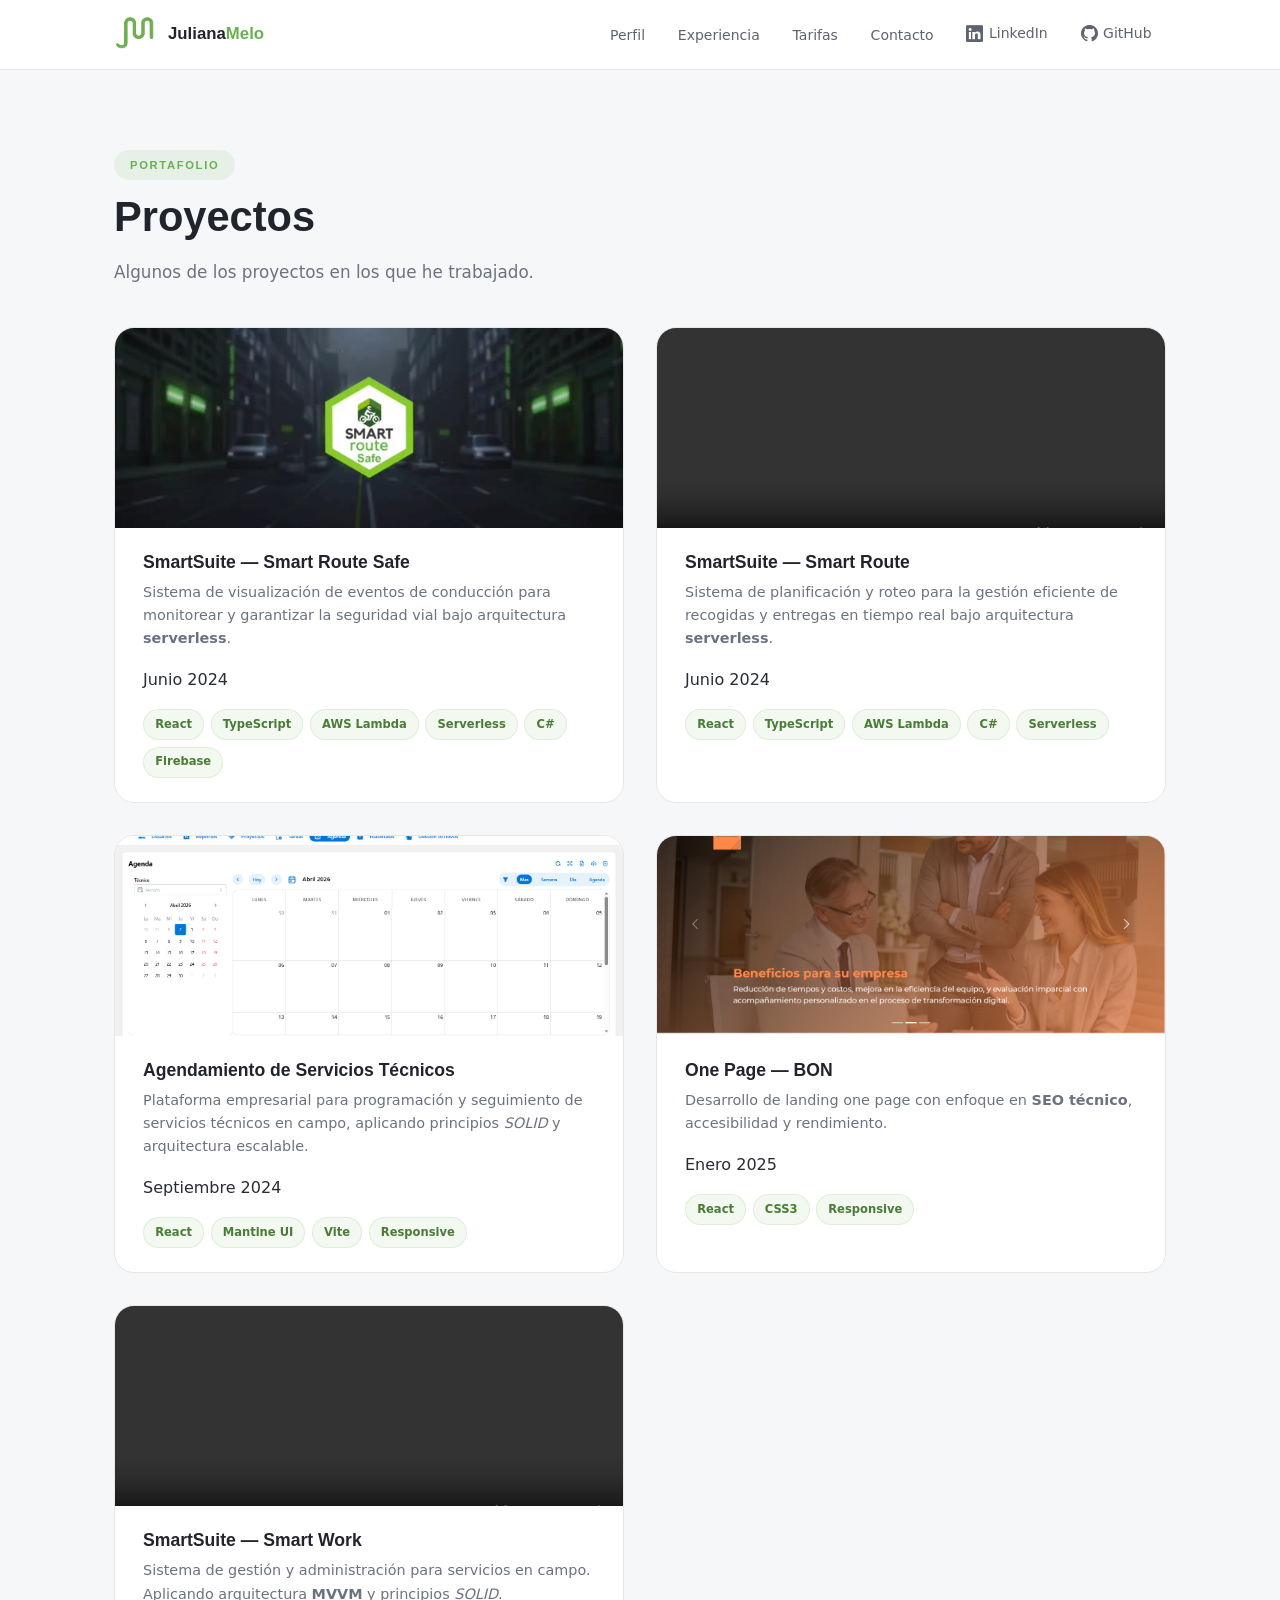
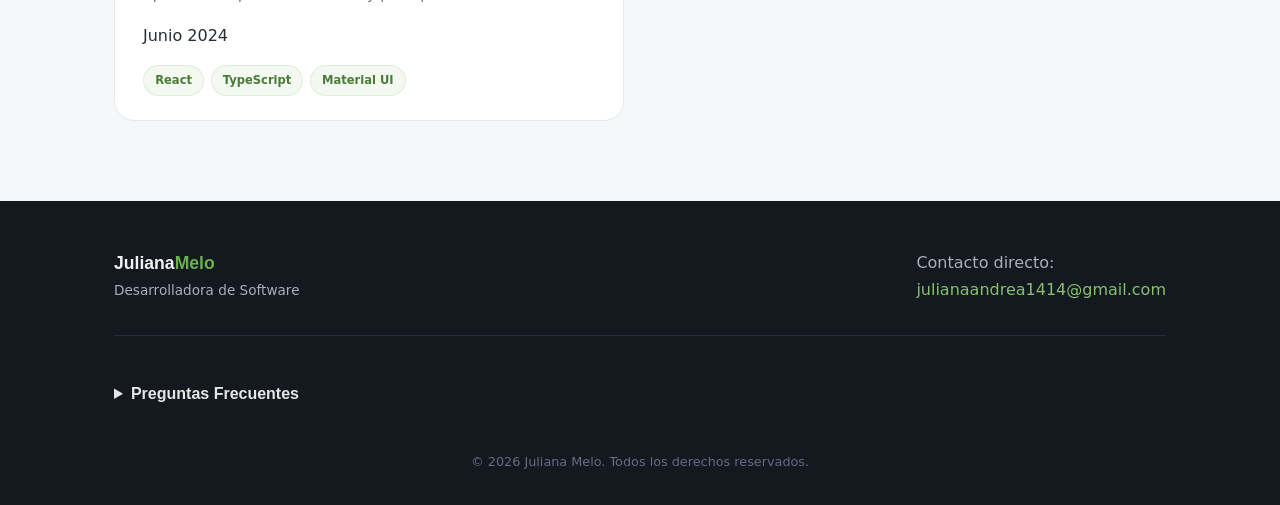
==== pages/projects.html @ a3eb644f "Portafolio inicial - Arquitectura web y SEO semantico" ====
<!DOCTYPE html>
<html lang="es">

<head>
    <meta charset="UTF-8">
    <meta name="viewport" content="width=device-width, initial-scale=1.0">

    <title>Proyectos | Juliana Melo - Desarrollo de Software</title>

    <meta name="description"
        content="Portafolio profesional de proyectos desarrollados por Juliana Melo, incluyendo sistemas de optimización de rutas, plataformas de agendamiento técnico y aplicaciones empresariales escalables construidas con React, TypeScript, .NET y AWS." />

    <meta name="author" content="Juliana Melo">
    <meta name="copyright" content="© 2026 Juliana Melo. Todos los derechos reservados.">

    <!-- Open Graph -->
    <meta property="og:type" content="website">
    <meta property="og:title" content="Proyectos | Juliana Melo">
    <meta property="og:description"
        content="Conoce los proyectos desarrollados por Juliana Melo utilizando tecnologías modernas y arquitectura escalable.">
    <meta property="og:image" content="../img/proyecto-1.jpg">

    <link rel="stylesheet" href="https://cdn.jsdelivr.net/npm/bootstrap-icons@1.11.3/font/bootstrap-icons.min.css">


    <link rel="icon" type="image/png" href="../img/logo-jm-6-verde-sin-fondo.png">
    <link rel="stylesheet" href="../css/styles.css">
</head>

<body>

    <!-- HEADER -->
    <header class="site-header">
        <div class="header-inner">

            <a href="../index.html#inicio" class="header-logo">
                <img src="../img/logo-jm-8-verde-sin-fondo.png" alt="Logotipo Juliana Melo">
                <span class="header-logo-text">Juliana<span>Melo</span></span>
            </a>

            <h1 style="display:none;">Proyectos de Juliana Melo</h1>

            <nav>
                <ul>
                    <li><a href="../index.html#perfil">Perfil</a></li>
                    <li><a href="../index.html#experiencia">Experiencia</a></li>
                    <li><a href="../index.html#tarifas">Tarifas</a></li>
                    <li><a href="../index.html#contacto">Contacto</a></li>
                    <li>
                        <a href="https://www.linkedin.com/in/juliana-andrea-melo-guerrero-92426029b" target="_blank"
                            rel="noopener" class="nav-icon-link">
                            <i class="bi bi-linkedin"></i> LinkedIn
                        </a>
                    </li>
                    <li>
                        <a href="https://www.github.com/mxgjuliana" target="_blank" rel="noopener"
                            class="nav-icon-link">
                            <i class="bi bi-github"></i> GitHub
                        </a>
                    </li>
                </ul>
            </nav>

        </div>
    </header>


    <main>
        <section class="section-proyectos">
            <div class="section-inner">

                <span class="section-tag">Portafolio</span>
                <h2 class="section-title">Proyectos</h2>
                <p class="section-subtitle">
                    Algunos de los proyectos en los que he trabajado.
                </p>

                <div class="proyectos-grid">
                    <article class="proyecto-card">
                        <figure class="proyecto-img">
                            <img src="../img/proyecto-smartroutesafe.jpg"
                                alt="Captura del sistema de logo de Smart Route Safe" loading="lazy">

                            <figcaption>
                                Demostración del sistema Smart Route Safe mostrando logo de la aplicación.
                            </figcaption>
                        </figure>

                        <div class="proyecto-info">
                            <h3>SmartSuite — Smart Route Safe</h3>
                            <p>
                                Sistema de visualización de eventos de conducción para monitorear y garantizar la
                                seguridad vial bajo arquitectura <strong>serverless</strong>.
                            </p>

                            <time datetime="2024-06">Junio 2024</time>
                            <div class="proyecto-tags">
                                <span>React</span>
                                <span>TypeScript</span>
                                <span>AWS Lambda</span>
                                <span>Serverless</span>
                                <span>C#</span>
                                <span>Firebase</span>
                            </div>
                        </div>
                    </article>

                    <article class="proyecto-card">
                        <figure class="proyecto-img">
                            <video muted controls preload="metadata" width="100%">
                                <source src="../media/proyecto-smartroute.mp4" type="video/mp4">
                                Tu navegador no soporta el elemento de video.
                            </video>

                            <figcaption>
                                Demostración del sistema Smart Route mostrando optimización de rutas en tiempo real.
                            </figcaption>
                        </figure>

                        <div class="proyecto-info">
                            <h3>SmartSuite — Smart Route</h3>
                            <p>
                                Sistema de planificación y roteo para la gestión eficiente de recogidas y entregas
                                en tiempo real bajo arquitectura <strong>serverless</strong>.
                            </p>
                            <time datetime="2024-06">Junio 2024</time>
                            <div class="proyecto-tags">
                                <span>React</span>
                                <span>TypeScript</span>
                                <span>AWS Lambda</span>
                                <span>C#</span>
                                <span>Serverless</span>
                            </div>
                        </div>
                    </article>

                    <article class="proyecto-card">
                        <figure class="proyecto-img">
                            <img src="../img/proyecto-mantenimiento.PNG"
                                alt="Captura del sistema de Agendamiento de Servicios Técnicos" loading="lazy">
                            <figcaption>
                                Plataforma integral de gestión técnica.
                            </figcaption>
                        </figure>

                        <div class="proyecto-info">
                            <h3>Agendamiento de Servicios Técnicos</h3>
                            <p>
                                Plataforma empresarial para programación y seguimiento de servicios técnicos en campo,
                                aplicando principios <em>SOLID</em> y arquitectura escalable.
                            </p>

                            <time datetime="2024-09">Septiembre 2024</time>

                            <div class="proyecto-tags">
                                <span>React</span>
                                <span>Mantine UI</span>
                                <span>Vite</span>
                                <span>Responsive</span>
                            </div>
                        </div>

                    </article>

                    <article class="proyecto-card">
                        <figure class="proyecto-img">
                            <img src="../img/proyecto-bon.PNG"
                                alt="Captura de la landing page BON desarrollada en React" loading="lazy">
                            <figcaption>
                                Landing corporativa moderna y responsiva.
                            </figcaption>
                        </figure>

                        <div class="proyecto-info">
                            <h3>One Page — BON</h3>
                            <p>
                                Desarrollo de landing one page con enfoque en <strong>SEO técnico</strong>,
                                accesibilidad y rendimiento.
                            </p>

                            <time datetime="2025-01">Enero 2025</time>

                            <div class="proyecto-tags">
                                <span>React</span>
                                <span>CSS3</span>
                                <span>Responsive</span>
                            </div>
                        </div>
                    </article>

                    <article class="proyecto-card">
                        <figure class="proyecto-img">
                            <video muted controls preload="metadata" width="100%">
                                <source src="../media/proyecto-smarwork.mp4" type="video/mp4">
                                Tu navegador no soporta el elemento de video.
                            </video>

                            <figcaption>
                                Demostración del sistema SmartWork mostrando administración de zonas para servicios en
                                campo.
                            </figcaption>
                        </figure>

                        <div class="proyecto-info">
                            <h3>SmartSuite — Smart Work</h3>
                            <p>
                                Sistema de gestión y administración para servicios en campo. Aplicando arquitectura
                                <strong>MVVM</strong> y principios <em>SOLID</em>.
                            </p>

                            <time datetime="2024-06">Junio 2024</time>

                            <div class="proyecto-tags">
                                <span>React</span>
                                <span>TypeScript</span>
                                <span>Material UI</span>
                            </div>
                        </div>

                    </article>

                </div>
            </div>
        </section>
    </main>

    <footer class="site-footer">
        <div class="footer-inner">

            <div class="footer-top">
                <div>
                    <p class="footer-brand">Juliana<span>Melo</span></p>
                    <p style="font-size: 0.85rem;">Desarrolladora de Software</p>
                </div>

                <div class="footer-contact">
                    <p>Contacto directo:</p>
                    <a href="mailto:julianaandrea1414@gmail.com">
                        julianaandrea1414@gmail.com
                    </a>
                </div>
            </div>

            <details>
                <summary>Preguntas Frecuentes</summary>
                <div class="faq-content">
                    <p><strong>¿Se pueden personalizar los proyectos?</strong> — Sí, según requerimientos.</p>
                </div>
            </details>

            <p class="footer-copy">
                © 2026 Juliana Melo. Todos los derechos reservados.
            </p>

        </div>
    </footer>
</body>
</html>
---- css/styles.css ----
/* ============================================
   PORTAFOLIO — Juliana Melo
   ============================================ */

/* ---------- GLOBALS ---------- */
*,
*::before,
*::after {
    margin: 0;
    padding: 0;
    box-sizing: border-box;
}

html {
    scroll-behavior: smooth;
    scroll-padding-top: 80px;
}

body {
    font-family: 'Inter', system-ui, sans-serif;
    color: hsl(220 15% 18%);
    background: hsl(0 0% 100%);
    line-height: 1.7;
    overflow-x: hidden;
}

h1,
h2,
h3,
h4 {
    font-family: 'Sora', 'Inter', sans-serif;
    line-height: 1.2;
}

img {
    max-width: 100%;
    height: auto;
    display: block;
}

a {
    text-decoration: none;
    color: inherit;
    transition: color 0.25s;
}

ul {
    list-style: none;
}

/* ---------- UTILITIES ---------- */
.section-inner {
    max-width: 1100px;
    margin: 0 auto;
    padding: 0 1.5rem;
}

.section-tag {
    display: inline-block;
    font-family: 'Sora', sans-serif;
    font-size: 0.7rem;
    font-weight: 700;
    letter-spacing: 0.15em;
    text-transform: uppercase;
    color: hsl(104 39% 50%);
    background: hsl(104 39% 50% / 0.1);
    padding: 0.35rem 1rem;
    border-radius: 100px;
    margin-bottom: 0.75rem;
}

.section-title {
    font-size: clamp(1.8rem, 4vw, 2.6rem);
    font-weight: 800;
    color: hsl(220 15% 15%);
    margin-bottom: 1rem;
}

.section-subtitle {
    font-size: 1.05rem;
    color: hsl(220 9% 46%);
    max-width: 600px;
}

/* ---------- HEADER / HERO ---------- */
.site-header {
    position: sticky;
    top: 0;
    z-index: 100;
    background: hsl(0 0% 100% / 0.85);
    backdrop-filter: blur(16px);
    -webkit-backdrop-filter: blur(16px);
    border-bottom: 1px solid hsl(220 13% 91%);
    transition: box-shadow 0.3s;
}

.site-header.scrolled {
    box-shadow: 0 2px 24px hsl(220 20% 10% / 0.06);
}

.header-inner {
    max-width: 1100px;
    margin: 0 auto;
    padding: 0.75rem 1.5rem;
    display: flex;
    align-items: center;
    justify-content: space-between;
    gap: 1.5rem;
}

.header-inner h1 {
    display: none;
}

.header-logo {
    display: flex;
    align-items: center;
    gap: 0.75rem;
}

.header-logo img {
    width: 42px;
    height: 42px;
    object-fit: contain;
}

.header-logo-text {
    font-family: 'Sora', sans-serif;
    font-weight: 700;
    font-size: 1.05rem;
    color: hsl(220 15% 15%);
}

.header-logo-text span {
    color: hsl(104 39% 50%);
}

.site-header h1 {
    position: absolute;
    width: 1px;
    height: 1px;
    overflow: hidden;
    clip: rect(0, 0, 0, 0);
}

.site-header nav ul {
    display: flex;
    align-items: center;
    gap: 0.25rem;
}

.site-header nav a {
    font-size: 0.875rem;
    font-weight: 500;
    padding: 0.5rem 0.9rem;
    border-radius: 8px;
    color: hsl(220 9% 40%);
    transition: all 0.25s;
}

.site-header nav a:hover {
    color: hsl(104 39% 42%);
    background: hsl(104 39% 50% / 0.07);
}

.nav-icon-link {
    display: inline-flex;
    align-items: center;
    gap: 0.35rem;
}

.nav-icon-link i {
    font-size: 1.05rem;
}

/* Mobile menu toggle */
.menu-toggle {
    display: none;
    background: none;
    border: none;
    cursor: pointer;
    font-size: 1.5rem;
    color: hsl(220 15% 25%);
    padding: 0.25rem;
}

/* ---------- HERO BANNER ---------- */
.hero-banner {
    background: linear-gradient(160deg, hsl(104 39% 50% / 0.06) 0%, hsl(104 50% 96%) 40%, hsl(0 0% 100%) 100%);
    padding: 5rem 1.5rem 4rem;
    text-align: center;
}

.hero-banner .hero-inner {
    max-width: 700px;
    margin: 0 auto;
}

.hero-badge {
    display: inline-flex;
    align-items: center;
    gap: 0.5rem;
    font-size: 0.8rem;
    font-weight: 600;
    color: hsl(104 39% 38%);
    background: hsl(104 39% 50% / 0.12);
    padding: 0.4rem 1.1rem;
    border-radius: 100px;
    margin-bottom: 1.5rem;
}

.hero-badge i {
    font-size: 0.75rem;
}

.hero-title {
    font-size: clamp(2.2rem, 5vw, 3.4rem);
    font-weight: 800;
    color: hsl(220 15% 12%);
    margin-bottom: 1rem;
    letter-spacing: -0.02em;
}

.hero-title .highlight {
    background: linear-gradient(135deg, hsl(104 39% 50%), hsl(104 55% 40%));
    -webkit-background-clip: text;
    -webkit-text-fill-color: transparent;
    background-clip: text;
}

.hero-desc {
    font-size: 1.1rem;
    color: hsl(220 9% 42%);
    margin-bottom: 2rem;
    line-height: 1.75;
}

.hero-cta-group {
    display: flex;
    gap: 0.75rem;
    justify-content: center;
    flex-wrap: wrap;
}

.btn {
    display: inline-flex;
    align-items: center;
    gap: 0.5rem;
    font-family: 'Sora', sans-serif;
    font-size: 0.9rem;
    font-weight: 600;
    padding: 0.8rem 1.8rem;
    border-radius: 12px;
    border: none;
    cursor: pointer;
    transition: all 0.3s;
}

.btn-primary {
    background: hsl(104 39% 50%);
    color: #fff;
    box-shadow: 0 4px 16px hsl(104 39% 50% / 0.3);
}

.btn-primary:hover {
    background: hsl(104 39% 42%);
    box-shadow: 0 6px 24px hsl(104 39% 50% / 0.4);
    transform: translateY(-1px);
}

.btn-outline {
    background: transparent;
    color: hsl(220 15% 25%);
    border: 1.5px solid hsl(220 13% 86%);
}

.btn-outline:hover {
    border-color: hsl(104 39% 50%);
    color: hsl(104 39% 42%);
    background: hsl(104 39% 50% / 0.04);
}

/* ---------- SECTION: PERFIL ---------- */
.section-perfil {
    padding: 5rem 0;
}

.perfil-grid {
    display: grid;
    grid-template-columns: 280px 1fr;
    gap: 3rem;
    align-items: start;
    margin-top: 2.5rem;
}

.perfil-photo-card {
    background: hsl(0 0% 100%);
    border-radius: 20px;
    padding: 1.25rem;
    box-shadow: 0 8px 40px hsl(220 20% 10% / 0.07);
    border: 1px solid hsl(220 13% 93%);
    position: relative;
}

.perfil-photo-card::before {
    content: '';
    position: absolute;
    top: -3px;
    left: -3px;
    right: -3px;
    bottom: -3px;
    border-radius: 22px;
    background: linear-gradient(135deg, hsl(104 39% 50%), hsl(104 55% 65%), hsl(104 39% 50%));
    z-index: -1;
}

.perfil-photo-card figure img {
    width: 100%;
    border-radius: 14px;
    aspect-ratio: 3/4;
    object-fit: cover;
}

.perfil-photo-card figcaption {
    text-align: center;
    font-size: 0.8rem;
    color: hsl(220 9% 50%);
    margin-top: 0.75rem;
    font-style: italic;
}

.perfil-text p {
    font-size: 1.05rem;
    color: hsl(220 10% 32%);
    margin-bottom: 1.25rem;
}

.perfil-text strong {
    color: hsl(220 15% 18%);
}

.perfil-text abbr {
    text-decoration: underline dotted hsl(104 39% 50%);
    cursor: help;
}

.perfil-tags {
    display: flex;
    flex-wrap: wrap;
    gap: 0.5rem;
    margin-top: 1.5rem;
}

.perfil-tags span {
    display: inline-block;
    font-size: 0.78rem;
    font-weight: 500;
    padding: 0.35rem 0.85rem;
    border-radius: 100px;
    background: hsl(104 39% 50% / 0.08);
    color: hsl(104 39% 35%);
    border: 1px solid hsl(104 39% 50% / 0.15);
}

/* ---------- SECTION: EXPERIENCIA ---------- */
.section-experiencia {
    background: hsl(220 14% 97%);
    padding: 5rem 0;
}

.timeline {
    margin-top: 2.5rem;
    position: relative;
    padding-left: 2.5rem;
}

.timeline::before {
    content: '';
    position: absolute;
    left: 0;
    top: 0;
    bottom: 0;
    width: 3px;
    background: linear-gradient(to bottom, hsl(104 39% 50%), hsl(104 39% 50% / 0.15));
    border-radius: 4px;
}

.timeline-item {
    position: relative;
    margin-bottom: 2.5rem;
    background: hsl(0 0% 100%);
    border-radius: 16px;
    padding: 1.75rem 2rem;
    box-shadow: 0 4px 20px hsl(220 20% 10% / 0.04);
    border: 1px solid hsl(220 13% 93%);
    transition: transform 0.3s, box-shadow 0.3s;
}

.timeline-item:hover {
    transform: translateX(4px);
    box-shadow: 0 8px 32px hsl(220 20% 10% / 0.08);
}

.timeline-item::before {
    content: '';
    position: absolute;
    left: -2.5rem;
    top: 2rem;
    width: 13px;
    height: 13px;
    background: hsl(104 39% 50%);
    border: 3px solid hsl(0 0% 100%);
    border-radius: 50%;
    box-shadow: 0 0 0 3px hsl(104 39% 50% / 0.2);
    transform: translateX(-5px);
}

.timeline-item h3 {
    font-size: 1.2rem;
    font-weight: 700;
    color: hsl(220 15% 15%);
    margin-bottom: 0.25rem;
}

.timeline-meta {
    font-size: 0.85rem;
    color: hsl(220 9% 50%);
    margin-bottom: 0.75rem;
    display: flex;
    align-items: center;
    gap: 0.5rem;
    flex-wrap: wrap;
}

.timeline-meta strong {
    color: hsl(104 39% 42%);
}

.timeline-item>p {
    color: hsl(220 10% 35%);
    margin-bottom: 1rem;
}

.timeline-item ul {
    list-style: none;
    padding: 0;
}

.timeline-item ul li {
    position: relative;
    padding-left: 1.5rem;
    margin-bottom: 0.5rem;
    font-size: 0.95rem;
    color: hsl(220 10% 35%);
}

.timeline-item ul li::before {
    content: '';
    position: absolute;
    left: 0;
    top: 0.55rem;
    width: 7px;
    height: 7px;
    border-radius: 2px;
    background: hsl(104 39% 50%);
    transform: rotate(45deg);
}

.timeline-image {
    margin-top: 2rem;
    border-radius: 16px;
    overflow: hidden;
    box-shadow: 0 4px 20px hsl(220 20% 10% / 0.06);
}

.timeline-image img {
    width: 60%;
    height: auto;
    margin: 0 auto;
    border-radius: 16px;
}

.timeline-image figcaption {
    font-size: 0.8rem;
    color: hsl(220 9% 50%);
    text-align: center;
    margin-top: 0.5rem;
    font-style: italic;
}

.section-proyectos {
    background: hsl(220 14% 97%);
    padding: 5rem 0;
}

.proyectos-grid {
    display: grid;
    grid-template-columns: repeat(2, 1fr);
    gap: 2rem;
    margin-top: 2.5rem;
}

.proyecto-card {
    background: hsl(0 0% 100%);
    border: 1px solid hsl(220 13% 91%);
    border-radius: 20px;
    overflow: hidden;
    transition: all 0.3s;
}

.proyecto-card:hover {
    border-color: hsl(104 39% 50% / 0.3);
    box-shadow: 0 12px 40px hsl(104 39% 50% / 0.1);
    transform: translateY(-4px);
}

.proyecto-img {
    width: 100%;
    height: 200px;
    overflow: hidden;
    background: hsl(220 14% 93%);
}

.proyecto-img img {
    width: 100%;
    height: 100%;
    object-fit: cover;
    transition: transform 0.4s;
}

.proyecto-card:hover .proyecto-img img {
    transform: scale(1.05);
}

.proyecto-info {
    padding: 1.5rem 1.75rem;
}

.proyecto-info h3 {
    font-size: 1.1rem;
    font-weight: 700;
    color: hsl(220 15% 15%);
    margin-bottom: 0.5rem;
}

.proyecto-info p {
    font-size: 0.9rem;
    color: hsl(220 9% 46%);
    line-height: 1.6;
    margin-bottom: 1rem;
}

.proyecto-tags {
    display: flex;
    flex-wrap: wrap;
    gap: 0.4rem;
    margin-top: 1rem;
}

.proyecto-tags span {
    font-size: 0.72rem;
    font-weight: 600;
    padding: 0.3rem 0.7rem;
    border-radius: 100px;
    background: hsl(104 39% 50% / 0.08);
    color: hsl(104 39% 35%);
    border: 1px solid hsl(104 39% 50% / 0.15);
}

/* ---------- SECTION: TARIFAS ---------- */
.section-tarifas {
    padding: 5rem 0;
}

.tarifas-table-wrapper {
    margin-top: 2.5rem;
    border-radius: 16px;
    overflow: hidden;
    border: 1px solid hsl(220 13% 91%);
    box-shadow: 0 4px 24px hsl(220 20% 10% / 0.05);
}

.tarifas-table {
    width: 100%;
    border-collapse: collapse;
    font-size: 0.95rem;
}

.tarifas-table thead {
    background: linear-gradient(135deg, hsl(104 39% 50%), hsl(104 45% 42%));
}

.tarifas-table thead th {
    padding: 1rem 1.5rem;
    text-align: left;
    font-family: 'Sora', sans-serif;
    font-size: 0.85rem;
    font-weight: 700;
    color: #fff;
    letter-spacing: 0.04em;
    text-transform: uppercase;
}

.tarifas-table tbody tr {
    border-bottom: 1px solid hsl(220 13% 93%);
    transition: background 0.25s;
}

.tarifas-table tbody tr:last-child {
    border-bottom: none;
}

.tarifas-table tbody tr:hover {
    background: hsl(104 39% 50% / 0.04);
}

.tarifas-table td {
    padding: 1.1rem 1.5rem;
    color: hsl(220 10% 35%);
    vertical-align: middle;
}

.td-service {
    font-weight: 600;
    color: hsl(220 15% 18%);
}

.td-service-inner {
    display: flex;
    align-items: center;
    gap: 0.6rem;
}

.td-service-inner i {
    font-size: 1.2rem;
    color: hsl(104 39% 50%);
}

.badge-modalidad {
    display: inline-block;
    font-size: 0.75rem;
    font-weight: 600;
    padding: 0.3rem 0.75rem;
    border-radius: 100px;
    background: hsl(104 39% 50% / 0.1);
    color: hsl(104 39% 38%);
    letter-spacing: 0.03em;
}

.td-price {
    font-family: 'Sora', sans-serif;
    font-size: 1.15rem;
    font-weight: 800;
    color: hsl(104 39% 42%);
    white-space: nowrap;
}

.td-price small {
    font-size: 0.78rem;
    font-weight: 500;
    color: hsl(220 9% 55%);
}

/* ---------- ASIDE: TESTIMONIO & VIDEO ---------- */
.section-aside {
    background: linear-gradient(160deg, hsl(104 39% 50% / 0.05), hsl(104 50% 96%));
    padding: 5rem 0;
}

.aside-inner {
    max-width: 1100px;
    margin: 0 auto;
    padding: 0 1.5rem;
}

.aside-grid {
    display: grid;
    grid-template-columns: 1fr 1fr;
    gap: 3rem;
    align-items: start;
    margin-top: 2rem;
}

.aside-grid h3 {
    font-family: 'Sora', sans-serif;
    font-size: 1.1rem;
    font-weight: 700;
    color: hsl(220, 15%, 15%);
    margin-bottom: 1rem;
}

.aside-grid h3 i{
    color: hsl(104, 39%, 50%); 
    margin-right: 0.5rem;
}

.testimonial-card {
    position: relative;
    padding: 2.5rem 2rem 2rem;
}

.testimonial-card::before {
    content: '\201C';
    font-family: 'Sora', serif;
    font-size: 6rem;
    line-height: 1;
    color: hsl(104 39% 50% / 0.15);
    position: absolute;
    top: -0.5rem;
    left: 0.5rem;
}

.testimonial-card blockquote {
    font-size: 1.15rem;
    font-style: italic;
    color: hsl(220 10% 30%);
    line-height: 1.8;
    margin-bottom: 1.25rem;
    position: relative;
    z-index: 1;
}

.testimonial-card cite {
    font-size: 0.9rem;
    font-style: normal;
    font-weight: 600;
    color: hsl(104 39% 42%);
}

.video-wrapper {
    border-radius: 16px;
    overflow: hidden;
    box-shadow: 0 8px 40px hsl(220 20% 10% / 0.08);
    background: hsl(220 20% 10%);
}

.video-wrapper iframe {
    width: 100%;
    aspect-ratio: 16/9;
    display: block;
    border: none;
}

/* ---------- SECTION: CONTACTO ---------- */
.section-contacto {
    padding: 5rem 0;
}

.contacto-grid {
    display: grid;
    grid-template-columns: 1fr 1fr;
    gap: 2.5rem;
    margin-top: 2.5rem;
}

.contacto-map {
    border-radius: 16px;
    overflow: hidden;
    box-shadow: 0 4px 20px hsl(220 20% 10% / 0.06);
    border: 1px solid hsl(220 13% 93%);
}

.contacto-map iframe {
    width: 100%;
    height: 100%;
    min-height: 400px;
    display: block;
    border: none;
}

.contacto-form fieldset {
    border: none;
    padding: 0;
}

.contacto-form legend {
    font-family: 'Sora', sans-serif;
    font-size: 1.3rem;
    font-weight: 700;
    color: hsl(220 15% 15%);
    margin-bottom: 1.5rem;
}

.form-group {
    margin-bottom: 1.25rem;
}

.contacto-form label {
    display: block;
    font-size: 0.85rem;
    font-weight: 600;
    color: hsl(220 10% 30%);
    margin-bottom: 0.4rem;
}

.contacto-form input,
.contacto-form select,
.contacto-form textarea {
    width: 100%;
    padding: 0.75rem 1rem;
    font-family: 'Inter', sans-serif;
    font-size: 0.95rem;
    border: 1.5px solid hsl(220 13% 88%);
    border-radius: 12px;
    background: hsl(0 0% 100%);
    color: hsl(220 15% 18%);
    transition: border-color 0.25s, box-shadow 0.25s;
    outline: none;
}

.contacto-form input:focus,
.contacto-form select:focus,
.contacto-form textarea:focus {
    border-color: hsl(104 39% 50%);
    box-shadow: 0 0 0 3px hsl(104 39% 50% / 0.12);
}

.contacto-form textarea {
    resize: vertical;
    min-height: 100px;
}

.contacto-form button[type="submit"] {
    width: 100%;
    padding: 0.85rem;
    font-family: 'Sora', sans-serif;
    font-size: 0.95rem;
    font-weight: 700;
    color: #fff;
    background: hsl(104 39% 50%);
    border: none;
    border-radius: 12px;
    cursor: pointer;
    transition: all 0.3s;
    box-shadow: 0 4px 16px hsl(104 39% 50% / 0.3);
    margin-top: 0.5rem;
}

.contacto-form button[type="submit"]:hover {
    background: hsl(104 39% 42%);
    box-shadow: 0 6px 24px hsl(104 39% 50% / 0.4);
    transform: translateY(-1px);
}

/* ---------- FOOTER ---------- */
.site-footer {
    background: hsl(220 20% 10%);
    color: hsl(220 14% 70%);
    padding: 3rem 0 2rem;
}

.footer-inner {
    max-width: 1100px;
    margin: 0 auto;
    padding: 0 1.5rem;
}

.footer-top {
    display: flex;
    justify-content: space-between;
    align-items: start;
    gap: 2rem;
    padding-bottom: 2rem;
    border-bottom: 1px solid hsl(220 15% 18%);
    margin-bottom: 2rem;
}

.footer-brand {
    font-family: 'Sora', sans-serif;
    font-size: 1.1rem;
    font-weight: 700;
    color: hsl(0 0% 95%);
}

.footer-brand span {
    color: hsl(104 39% 50%);
}

.footer-profession {
    font-size: 0.85rem; margin-top: 0.35rem;
}

.footer-contact a {
    color: hsl(104 39% 60%);
    font-weight: 500;
    transition: color 0.25s;
}

.footer-contact a:hover {
    color: hsl(104 39% 70%);
}

.site-footer details {
    margin-top: 1rem;
}

.site-footer summary {
    font-family: 'Sora', sans-serif;
    font-size: 1rem;
    font-weight: 600;
    color: hsl(0 0% 90%);
    cursor: pointer;
    padding: 0.75rem 0;
    transition: color 0.25s;
}

.site-footer summary:hover {
    color: hsl(104 39% 60%);
}

.faq-content {
    padding: 1rem 0;
}

.faq-content p {
    padding: 0.5rem 0;
    font-size: 0.9rem;
    color: hsl(220 14% 60%);
    border-bottom: 1px solid hsl(220 15% 15%);
}

.footer-copy {
    text-align: center;
    font-size: 0.8rem;
    color: hsl(220 14% 45%);
    margin-top: 2rem;
}

/* ---------- RESPONSIVE ---------- */
@media (max-width: 768px) {
    .menu-toggle {
        display: block;
    }

    .site-header nav {
        position: fixed;
        top: 0;
        right: -100%;
        width: 280px;
        height: 100vh;
        background: hsl(0 0% 100%);
        box-shadow: -4px 0 24px hsl(220 20% 10% / 0.1);
        padding: 5rem 2rem 2rem;
        transition: right 0.35s ease;
        z-index: 200;
    }

    .site-header nav.open {
        right: 0;
    }

    .site-header nav ul {
        flex-direction: column;
        gap: 0.5rem;
    }

    .site-header nav a {
        font-size: 1rem;
        padding: 0.75rem 1rem;
        display: block;
        width: 100%;
    }

    .nav-overlay {
        display: none;
        position: fixed;
        inset: 0;
        background: hsl(0 0% 0% / 0.3);
        z-index: 150;
    }

    .nav-overlay.active {
        display: block;
    }

    .perfil-grid {
        grid-template-columns: 1fr;
        gap: 2rem;
    }

    .perfil-photo-card {
        max-width: 250px;
        margin: 0 auto;
    }

    .aside-grid,
    .contacto-grid {
        grid-template-columns: 1fr;
    }

    .footer-top {
        flex-direction: column;
        text-align: center;
    }

    .hero-title {
        font-size: 2rem;
    }

    .tarifas-grid {
        grid-template-columns: 1fr;
    }
}

/* ---------- ANIMATIONS ---------- */
@keyframes fadeInUp {
    from {
        opacity: 0;
        transform: translateY(24px);
    }

    to {
        opacity: 1;
        transform: translateY(0);
    }
}

.animate-in {
    animation: fadeInUp 0.6s ease both;
}
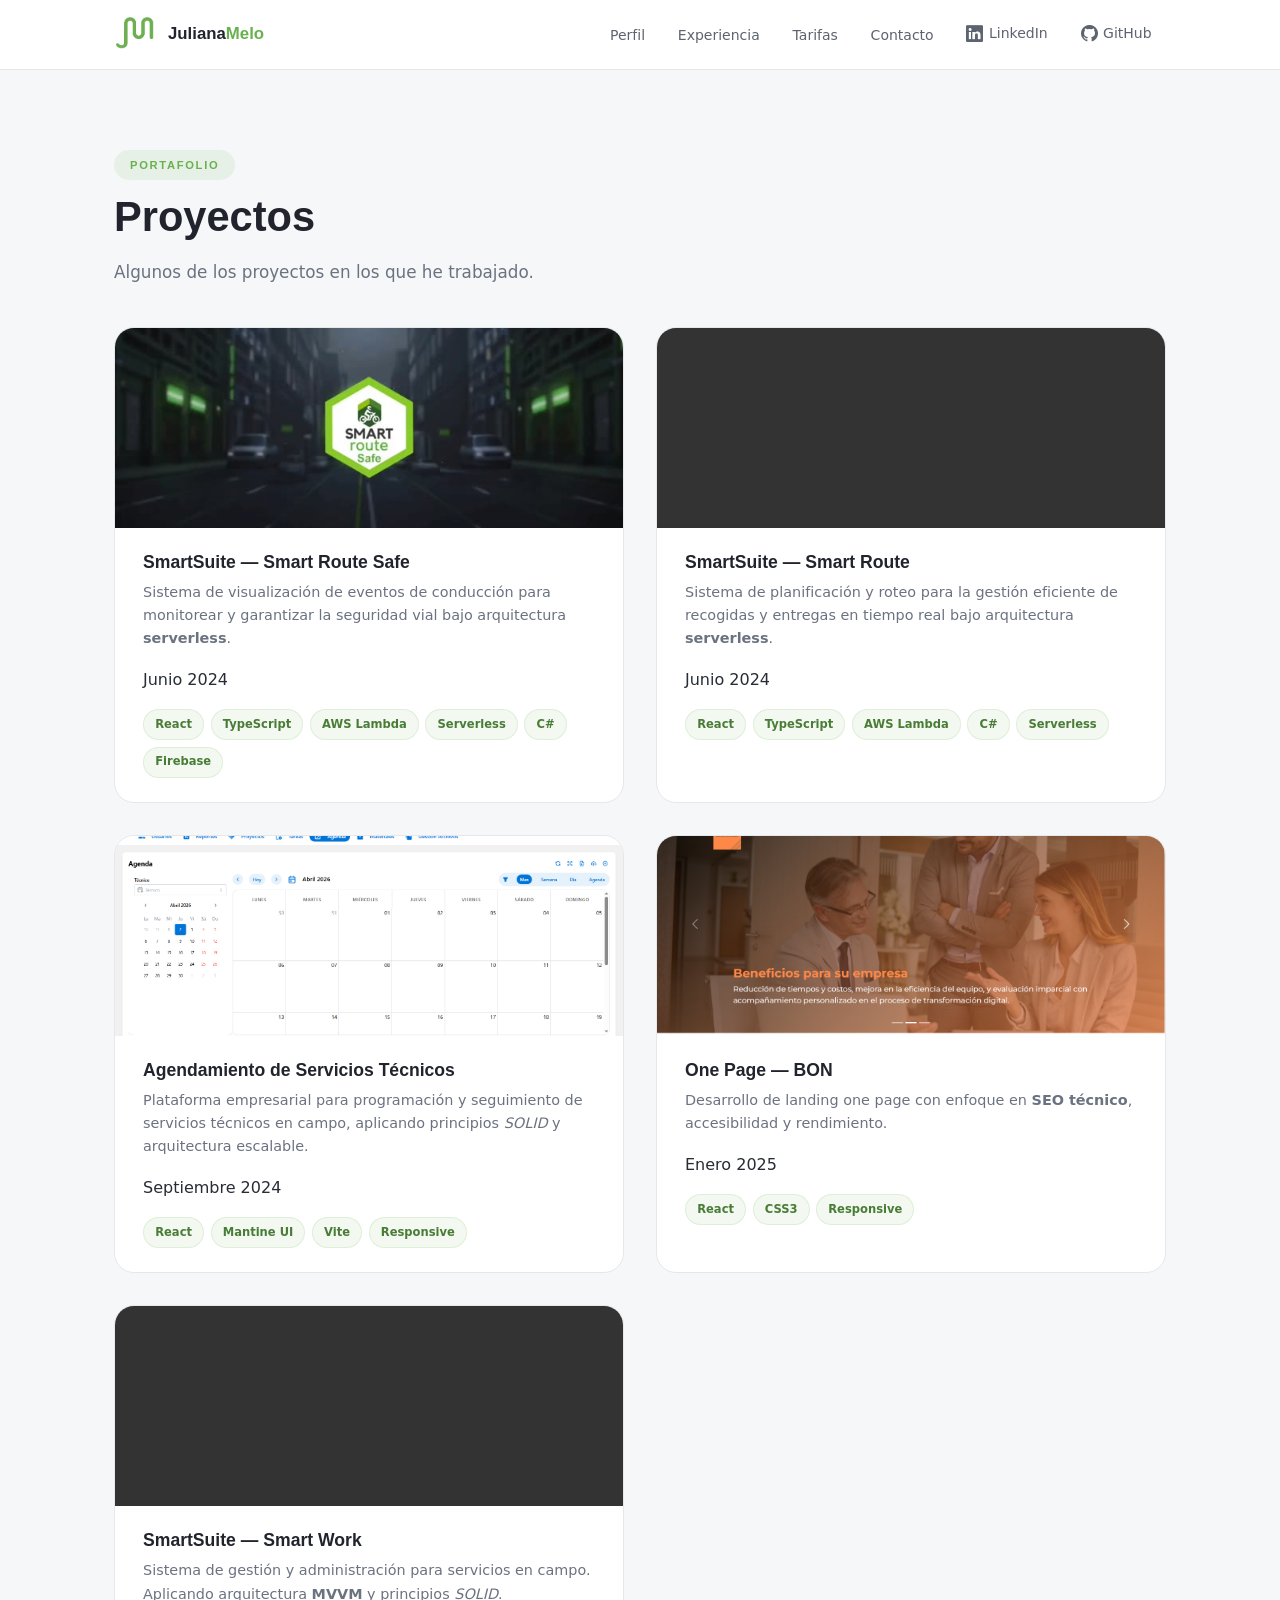
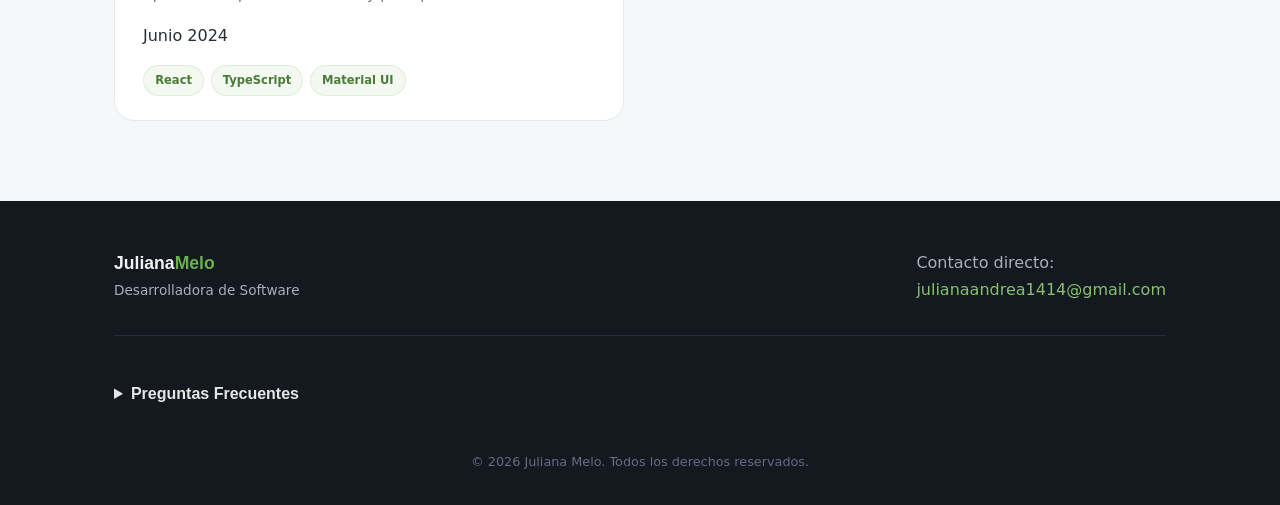
==== commit 7b6fb63a: "Se ajusta tamaño de video de % a px" ====
--- a/pages/projects.html
+++ b/pages/projects.html
@@ -107,7 +107,7 @@
 
                     <article class="proyecto-card">
                         <figure class="proyecto-img">
-                            <video muted controls preload="metadata" width="100%">
+                            <video muted controls preload="metadata" width="600">
                                 <source src="../media/proyecto-smartroute.mp4" type="video/mp4">
                                 Tu navegador no soporta el elemento de video.
                             </video>
@@ -190,7 +190,7 @@
 
                     <article class="proyecto-card">
                         <figure class="proyecto-img">
-                            <video muted controls preload="metadata" width="100%">
+                            <video muted controls preload="metadata" width="600">
                                 <source src="../media/proyecto-smarwork.mp4" type="video/mp4">
                                 Tu navegador no soporta el elemento de video.
                             </video>
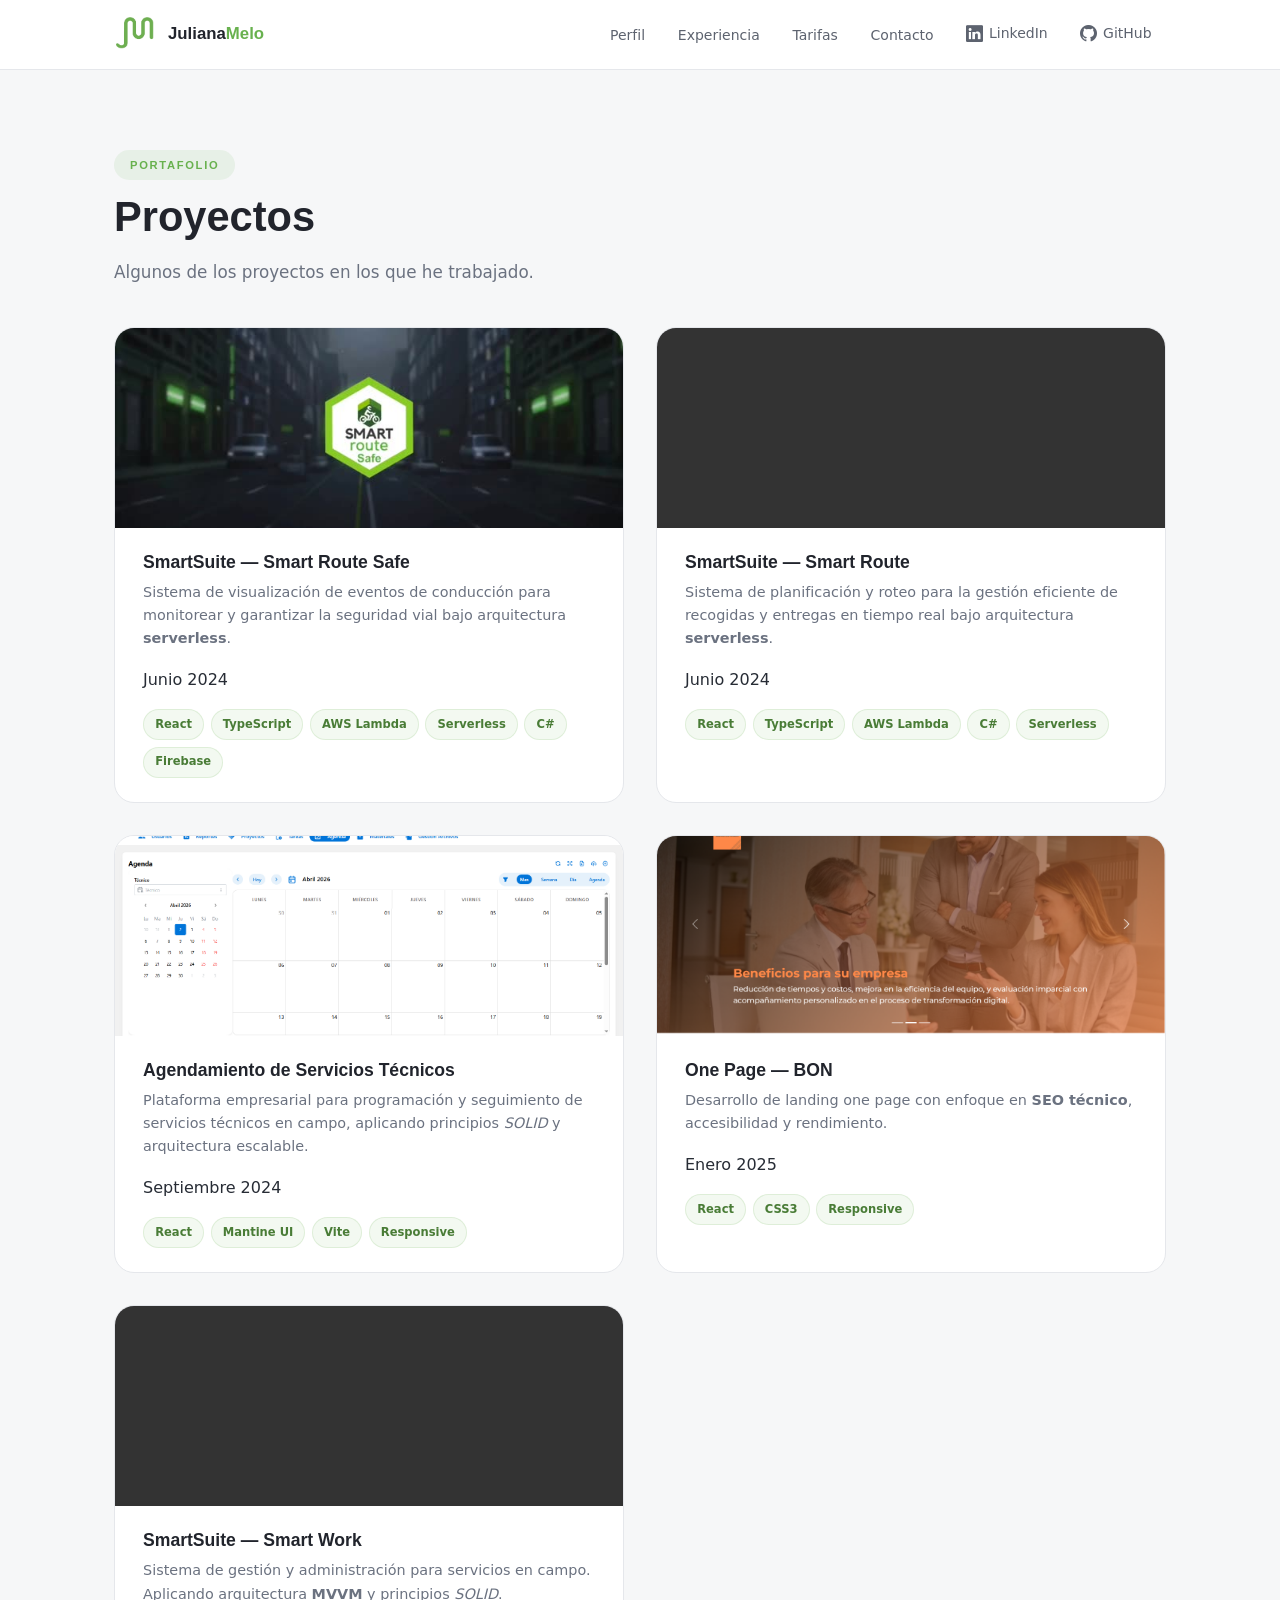
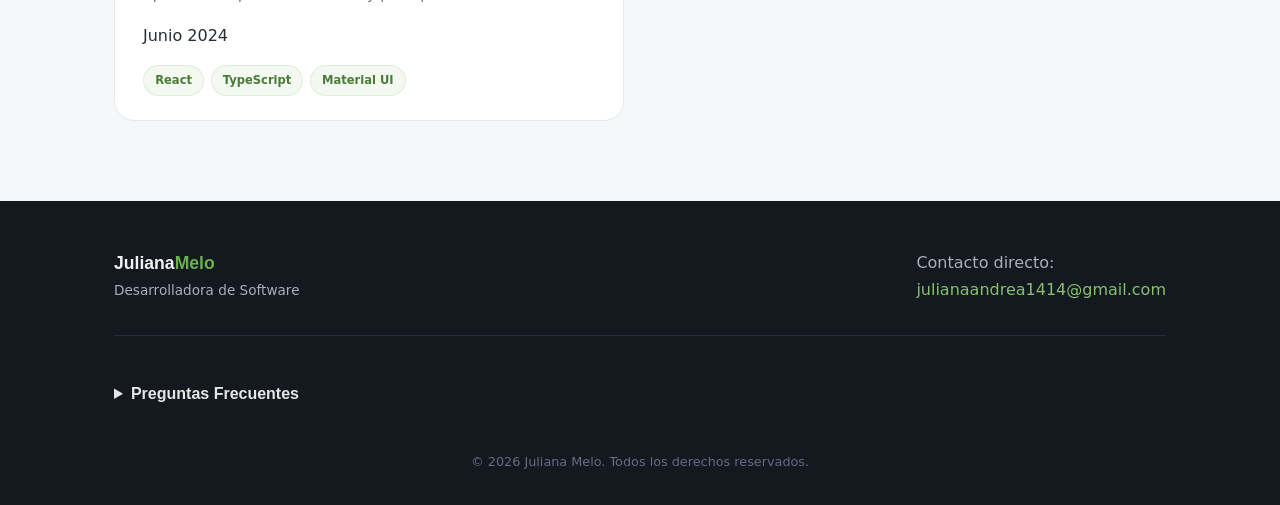
==== commit 2ab38dba: "Ajuste estilos garantizando responsividad" ====
--- a/pages/projects.html
+++ b/pages/projects.html
@@ -39,7 +39,10 @@
             </a>
 
             <h1 style="display:none;">Proyectos de Juliana Melo</h1>
-
+             <button class="menu-toggle" aria-label="Abrir menú">
+                <i class="bi bi-list"></i>
+            </button>
+            <div class="nav-overlay"></div>
             <nav>
                 <ul>
                     <li><a href="../index.html#perfil">Perfil</a></li>
@@ -254,5 +257,36 @@
 
         </div>
     </footer>
+    <script>
+        const toggle = document.querySelector('.menu-toggle');
+        const nav = document.querySelector('.site-header nav');
+        const overlay = document.querySelector('.nav-overlay');
+        const navLinks = document.querySelectorAll('.site-header nav a');
+
+        function openMenu() {
+            nav.classList.add('active');
+            overlay.classList.add('active');
+        }
+
+        function closeMenu() {
+            nav.classList.remove('active');
+            overlay.classList.remove('active');
+        }
+
+        toggle.addEventListener('click', () => {
+            if (nav.classList.contains('active')) {
+                closeMenu();
+            } else {
+                openMenu();
+            }
+        });
+
+        overlay.addEventListener('click', closeMenu);
+
+        navLinks.forEach(link => {
+            link.addEventListener('click', closeMenu);
+        });
+    </script>
 </body>
+
 </html>
--- a/css/styles.css
+++ b/css/styles.css
@@ -578,12 +578,14 @@
     overflow: hidden;
     border: 1px solid hsl(220 13% 91%);
     box-shadow: 0 4px 24px hsl(220 20% 10% / 0.05);
+    overflow-x: auto;
 }
 
 .tarifas-table {
     width: 100%;
     border-collapse: collapse;
     font-size: 0.95rem;
+    min-width: 600px;
 }
 
 .tarifas-table thead {
@@ -689,8 +691,8 @@
     margin-bottom: 1rem;
 }
 
-.aside-grid h3 i{
-    color: hsl(104, 39%, 50%); 
+.aside-grid h3 i {
+    color: hsl(104, 39%, 50%);
     margin-right: 0.5rem;
 }
 
@@ -877,7 +879,8 @@
 }
 
 .footer-profession {
-    font-size: 0.85rem; margin-top: 0.35rem;
+    font-size: 0.85rem;
+    margin-top: 0.35rem;
 }
 
 .footer-contact a {
@@ -983,14 +986,36 @@
         margin: 0 auto;
     }
 
+    .timeline {
+        padding-left: 1.5rem;
+    }
+
+    .timeline-item {
+        padding: 1.25rem;
+    }
+
+    .timeline-item::before {
+        left: -1.8rem;
+    }
+
+    .timeline-image img {
+        width: 100%;
+    }
+
     .aside-grid,
     .contacto-grid {
         grid-template-columns: 1fr;
     }
 
+    .proyectos-grid {
+        display: grid;
+        grid-template-columns: repeat(1, 1fr);
+        gap: 2rem;
+        margin-top: 2.5rem;
+    }
+
     .footer-top {
         flex-direction: column;
-        text-align: center;
     }
 
     .hero-title {
@@ -1000,6 +1025,77 @@
     .tarifas-grid {
         grid-template-columns: 1fr;
     }
+}
+
+@media (max-width: 900px) {
+    .perfil-grid {
+        grid-template-columns: 1fr;
+        gap: 2rem;
+    }
+
+    .perfil-photo-card {
+        max-width: 380px;
+        margin: 0 auto;
+    }
+
+
+    .menu-toggle {
+        display: block;
+    }
+
+    .site-header nav {
+        position: fixed;
+        top: 0;
+        right: -100%;
+        width: 260px;
+        height: 100vh;
+        background: #fff;
+        padding: 5rem 1.5rem;
+        transition: right 0.3s ease;
+        box-shadow: -10px 0 30px rgba(0, 0, 0, 0.1);
+    }
+
+    .site-header nav ul {
+        flex-direction: column;
+        align-items: flex-start;
+        gap: 1rem;
+    }
+
+    .site-header nav.active {
+        right: 0;
+    }
+
+    .nav-overlay {
+        position: fixed;
+        inset: 0;
+        background: rgba(0, 0, 0, 0.4);
+        opacity: 0;
+        pointer-events: none;
+        transition: opacity 0.3s ease;
+        z-index: 90;
+    }
+
+    .nav-overlay.active {
+        opacity: 1;
+        pointer-events: auto;
+    }
+
+    .site-header nav {
+        z-index: 100;
+    }
+
+    .proyectos-grid {
+        display: grid;
+        grid-template-columns: repeat(1, 1fr);
+        gap: 2rem;
+        margin-top: 2.5rem;
+    }
+
+    .contacto-grid {
+        grid-template-columns: 1fr;
+        gap: 2rem;
+    }
+
 }
 
 /* ---------- ANIMATIONS ---------- */
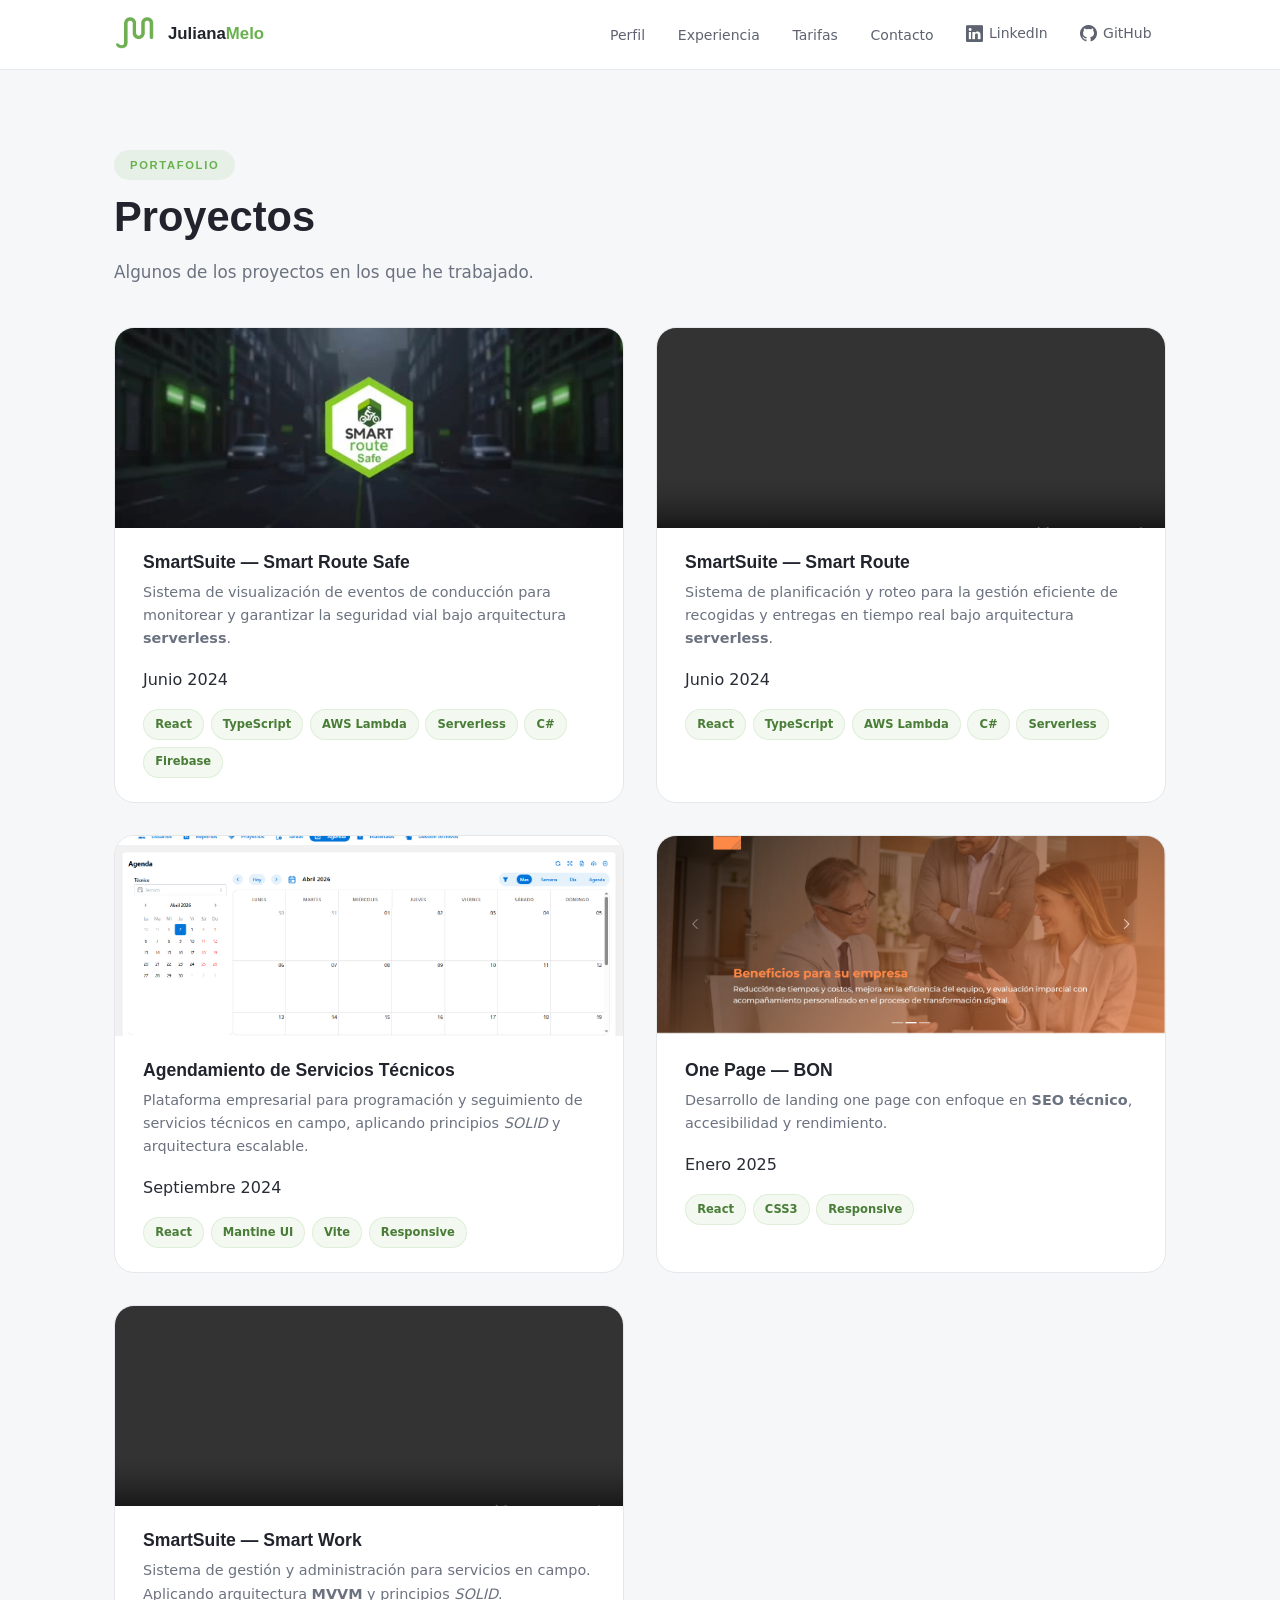
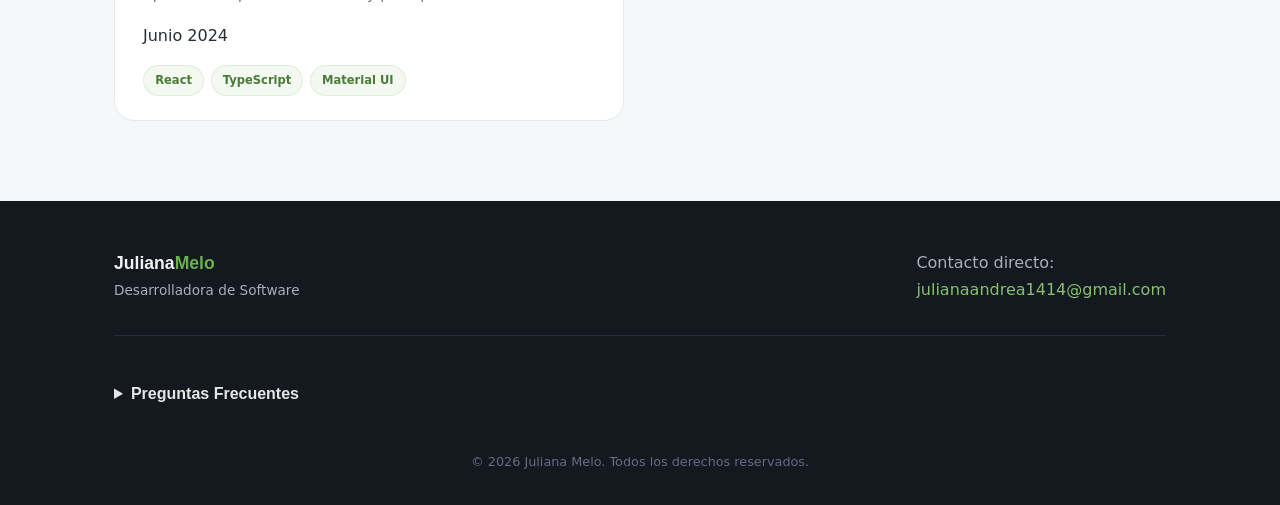
==== commit 121500de: "Ajuste tamaño iframe y videos" ====
--- a/pages/projects.html
+++ b/pages/projects.html
@@ -110,7 +110,7 @@
 
                     <article class="proyecto-card">
                         <figure class="proyecto-img">
-                            <video muted controls preload="metadata" width="600">
+                            <video muted controls preload="metadata">
                                 <source src="../media/proyecto-smartroute.mp4" type="video/mp4">
                                 Tu navegador no soporta el elemento de video.
                             </video>
@@ -193,7 +193,7 @@
 
                     <article class="proyecto-card">
                         <figure class="proyecto-img">
-                            <video muted controls preload="metadata" width="600">
+                            <video muted controls preload="metadata">
                                 <source src="../media/proyecto-smarwork.mp4" type="video/mp4">
                                 Tu navegador no soporta el elemento de video.
                             </video>
--- a/css/styles.css
+++ b/css/styles.css
@@ -486,6 +486,13 @@
     text-align: center;
     margin-top: 0.5rem;
     font-style: italic;
+}
+
+video,
+iframe {
+    width: 100%;
+    height: auto;
+    display: block;
 }
 
 .section-proyectos {
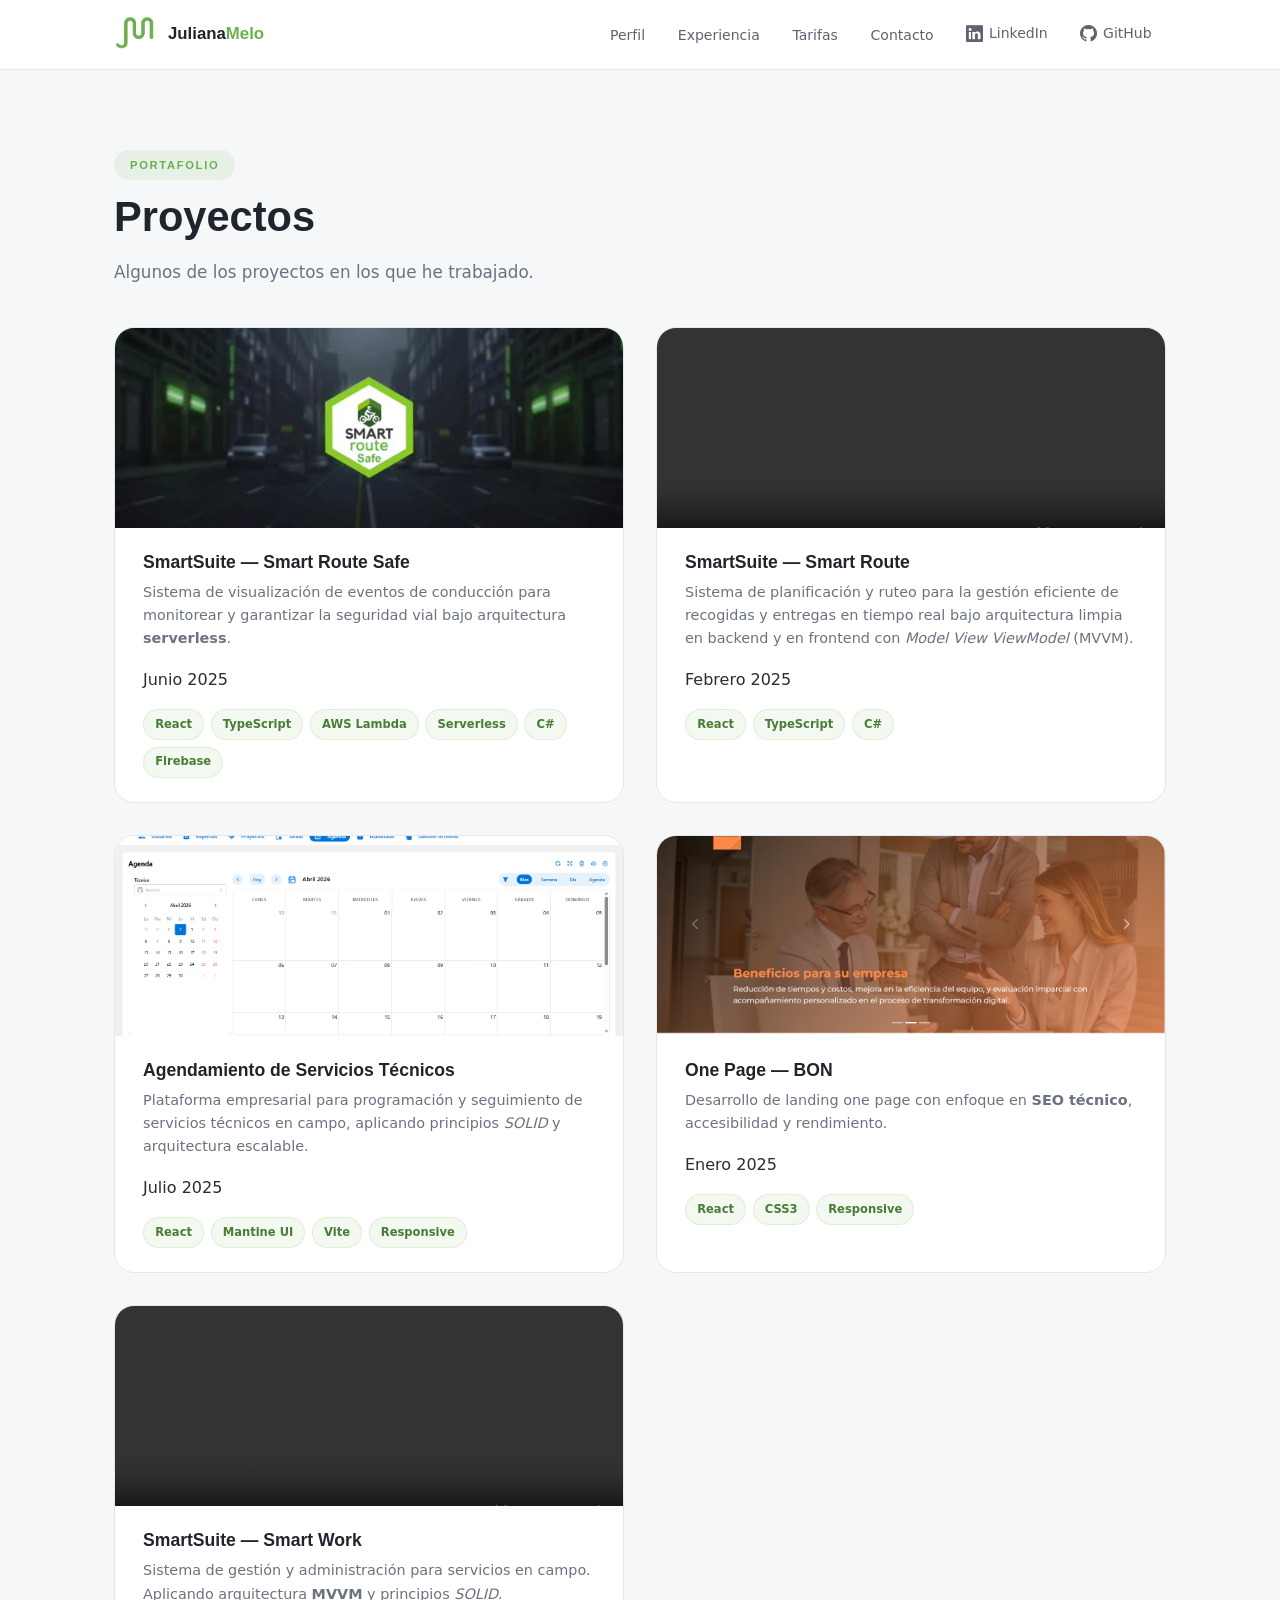
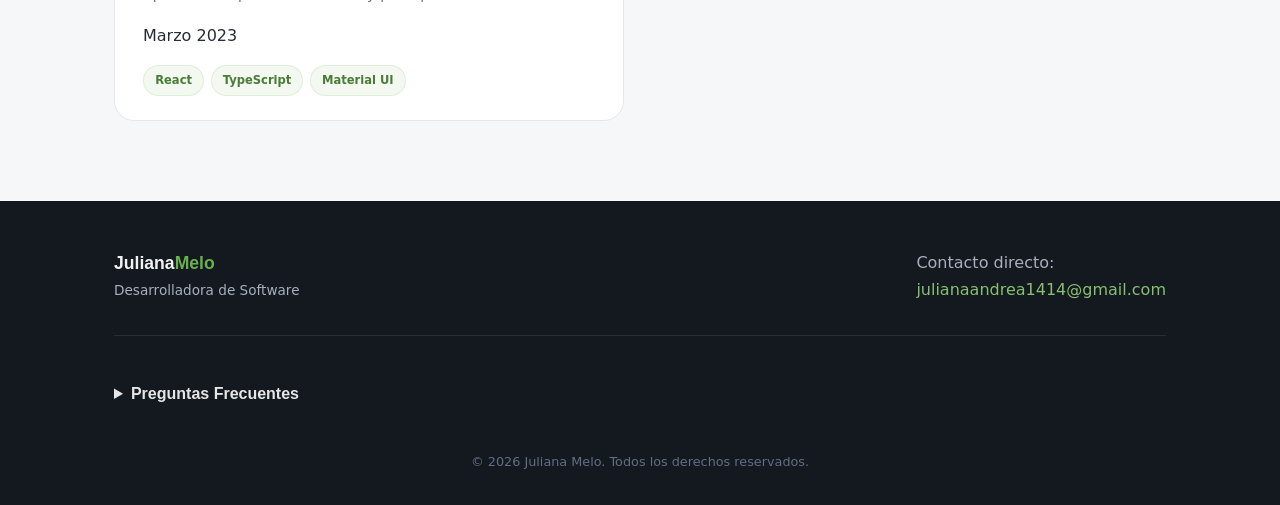
==== commit 3e75d19c: "Corrige errores tipográficos y actualiza fechas en la sección de proyectos" ====
--- a/pages/projects.html
+++ b/pages/projects.html
@@ -96,7 +96,7 @@
                                 seguridad vial bajo arquitectura <strong>serverless</strong>.
                             </p>
 
-                            <time datetime="2024-06">Junio 2024</time>
+                            <time datetime="2025-06">Junio 2025</time>
                             <div class="proyecto-tags">
                                 <span>React</span>
                                 <span>TypeScript</span>
@@ -123,16 +123,14 @@
                         <div class="proyecto-info">
                             <h3>SmartSuite — Smart Route</h3>
                             <p>
-                                Sistema de planificación y roteo para la gestión eficiente de recogidas y entregas
-                                en tiempo real bajo arquitectura <strong>serverless</strong>.
-                            </p>
-                            <time datetime="2024-06">Junio 2024</time>
+                                Sistema de planificación y ruteo para la gestión eficiente de recogidas y entregas
+                                en tiempo real bajo arquitectura limpia en backend y en frontend con <em>Model View ViewModel</em> (MVVM).
+                            </p>
+                            <time datetime="2025-02">Febrero 2025</time>
                             <div class="proyecto-tags">
                                 <span>React</span>
                                 <span>TypeScript</span>
-                                <span>AWS Lambda</span>
                                 <span>C#</span>
-                                <span>Serverless</span>
                             </div>
                         </div>
                     </article>
@@ -153,7 +151,7 @@
                                 aplicando principios <em>SOLID</em> y arquitectura escalable.
                             </p>
 
-                            <time datetime="2024-09">Septiembre 2024</time>
+                            <time datetime="2025-07">Julio 2025</time>
 
                             <div class="proyecto-tags">
                                 <span>React</span>
@@ -211,7 +209,7 @@
                                 <strong>MVVM</strong> y principios <em>SOLID</em>.
                             </p>
 
-                            <time datetime="2024-06">Junio 2024</time>
+                            <time datetime="2023-03">Marzo 2023</time>
 
                             <div class="proyecto-tags">
                                 <span>React</span>
